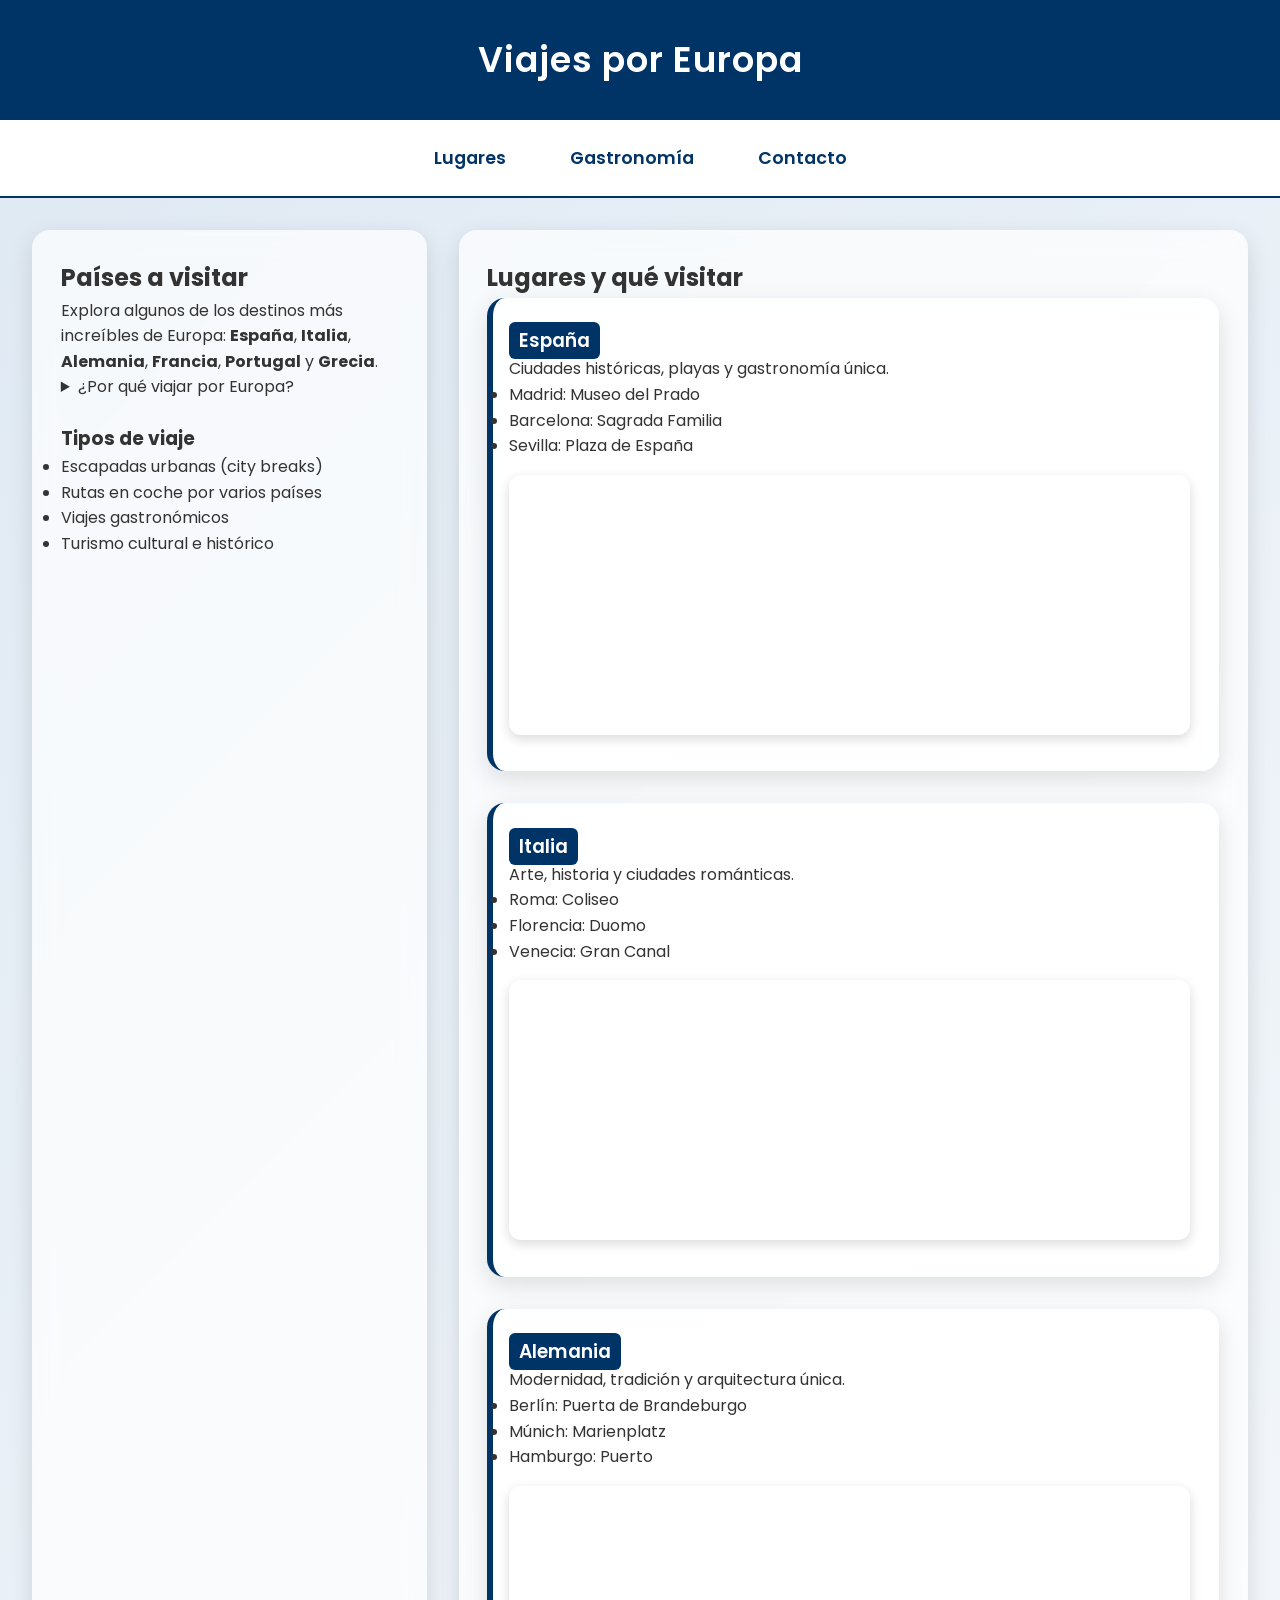
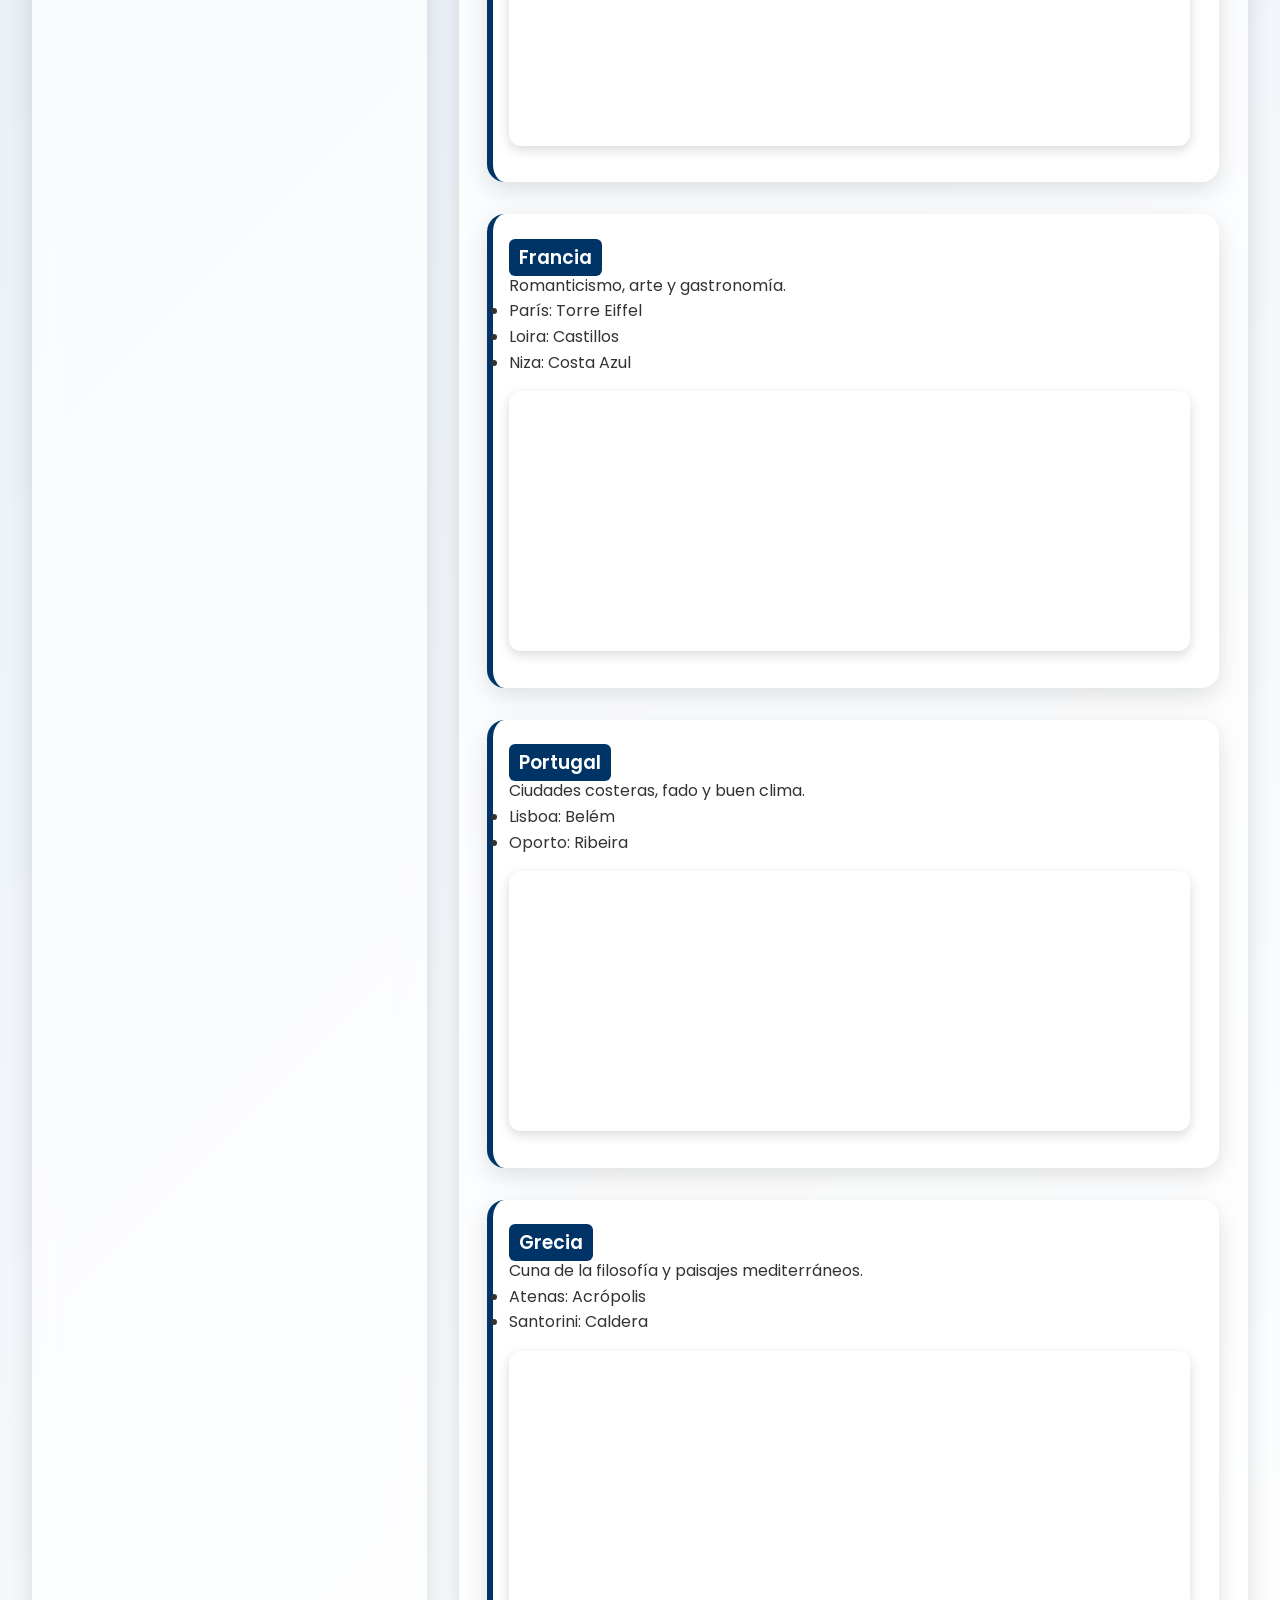
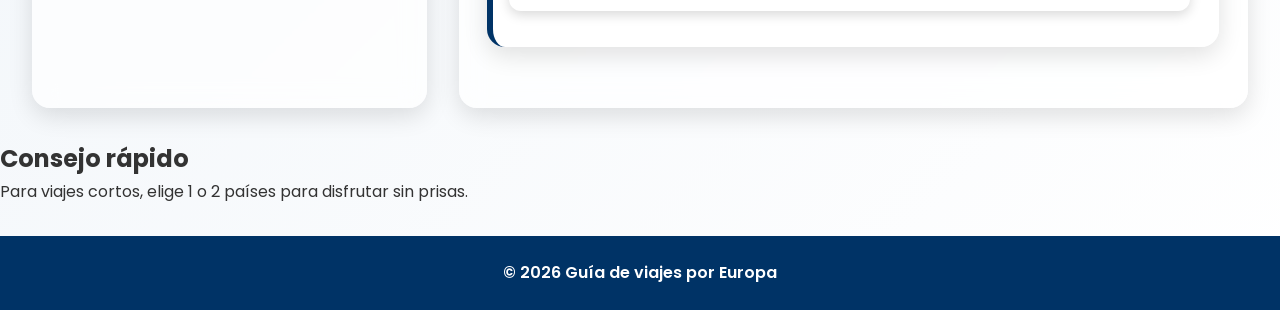
==== index.html @ 7ddef4e5 "Index.html and first part of css" ====
<!DOCTYPE html>
<html lang="es">
<head>
  <meta charset="UTF-8">
  <meta name="viewport" content="width=device-width, initial-scale=1.0">
  <title>Viajes por Europa</title>
  <link rel="stylesheet" href="styles.css">
</head>
<body>

<header>
  Viajes por Europa
</header>

<nav>
  <a href="index.html" class="active">Lugares</a>
  <a href="gastronomia.html">Gastronomía</a>
  <a href="contacto.html">Contacto</a>
</nav>

<main class="grid-principal">

  <!-- COLUMNA IZQUIERDA -->
  <section>
    <h2>Países a visitar</h2>
    <p>
      Explora algunos de los destinos más increíbles de Europa:
      <strong>España</strong>, <strong>Italia</strong>, <strong>Alemania</strong>,
      <strong>Francia</strong>, <strong>Portugal</strong> y <strong>Grecia</strong>.
    </p>

    <details>
      <summary>¿Por qué viajar por Europa?</summary>
      <p>
        Europa combina historia, cultura, gastronomía y paisajes únicos en distancias cortas.
      </p>
    </details>

    <h3 style="margin-top:1.5rem;">Tipos de viaje</h3>
    <ul>
      <li>Escapadas urbanas (city breaks)</li>
      <li>Rutas en coche por varios países</li>
      <li>Viajes gastronómicos</li>
      <li>Turismo cultural e histórico</li>
    </ul>
  </section>

  <!-- COLUMNA DERECHA -->
  <section>
    <h2>Lugares y qué visitar</h2>

    <!-- ESPAÑA -->
    <article class="tarjeta-pais">
      <h3><span class="pais">España</span></h3>
      <p>Ciudades históricas, playas y gastronomía única.</p>
      <ul>
        <li>Madrid: Museo del Prado</li>
        <li>Barcelona: Sagrada Familia</li>
        <li>Sevilla: Plaza de España</li>
      </ul>
      <iframe src="https://www.google.com/maps?q=Madrid&output=embed"></iframe>
    </article>

    <!-- ITALIA -->
    <article class="tarjeta-pais">
      <h3><span class="pais">Italia</span></h3>
      <p>Arte, historia y ciudades románticas.</p>
      <ul>
        <li>Roma: Coliseo</li>
        <li>Florencia: Duomo</li>
        <li>Venecia: Gran Canal</li>
      </ul>
      <iframe src="https://www.google.com/maps?q=Roma&output=embed"></iframe>
    </article>

    <!-- ALEMANIA -->
    <article class="tarjeta-pais">
      <h3><span class="pais">Alemania</span></h3>
      <p>Modernidad, tradición y arquitectura única.</p>
      <ul>
        <li>Berlín: Puerta de Brandeburgo</li>
        <li>Múnich: Marienplatz</li>
        <li>Hamburgo: Puerto</li>
      </ul>
      <iframe src="https://www.google.com/maps?q=Berlín&output=embed"></iframe>
    </article>

    <!-- FRANCIA -->
    <article class="tarjeta-pais">
      <h3><span class="pais">Francia</span></h3>
      <p>Romanticismo, arte y gastronomía.</p>
      <ul>
        <li>París: Torre Eiffel</li>
        <li>Loira: Castillos</li>
        <li>Niza: Costa Azul</li>
      </ul>
      <iframe src="https://www.google.com/maps?q=París&output=embed"></iframe>
    </article>

    <!-- PORTUGAL -->
    <article class="tarjeta-pais">
      <h3><span class="pais">Portugal</span></h3>
      <p>Ciudades costeras, fado y buen clima.</p>
      <ul>
        <li>Lisboa: Belém</li>
        <li>Oporto: Ribeira</li>
      </ul>
      <iframe src="https://www.google.com/maps?q=Lisboa&output=embed"></iframe>
    </article>

    <!-- GRECIA -->
    <article class="tarjeta-pais">
      <h3><span class="pais">Grecia</span></h3>
      <p>Cuna de la filosofía y paisajes mediterráneos.</p>
      <ul>
        <li>Atenas: Acrópolis</li>
        <li>Santorini: Caldera</li>
      </ul>
      <iframe src="https://www.google.com/maps?q=Atenas&output=embed"></iframe>
    </article>

  </section>

</main>

<aside>
  <h2>Consejo rápido</h2>
  <p>Para viajes cortos, elige 1 o 2 países para disfrutar sin prisas.</p>
</aside>

<footer>
  © 2026 Guía de viajes por Europa
</footer>

</body>
</html>
---- styles.css ----
/* ============================
   TIPOGRAFÍA + RESET
============================ */

@import url('https://fonts.googleapis.com/css2?family=Poppins:wght@300;400;600&display=swap');

* {
  margin: 0;
  padding: 0;
  box-sizing: border-box;
}

body {
  font-family: 'Poppins', sans-serif;
  background: linear-gradient(135deg, #dfe9f3 0%, #ffffff 100%);
  color: #333;
  line-height: 1.6;
}

/* ============================
   HEADER
============================ */

header {
  background: #003366;
  color: white;
  padding: 2rem 1rem;
  text-align: center;
  font-size: 2.2rem;
  font-weight: 600;
  letter-spacing: 1px;
  box-shadow: 0 4px 12px rgba(0,0,0,0.25);
}

/* ============================
   NAV 
============================ */

nav {
  background: white;
  padding: 1rem;
  display: flex;
  justify-content: center;
  gap: 2rem;
  border-bottom: 2px solid #003366;
  position: sticky;
  top: 0;
  z-index: 100;
}

nav a {
  text-decoration: none;
  color: #003366;
  font-weight: 600;
  font-size: 1.1rem;
  padding: 0.5rem 1rem;
  border-radius: 8px;
  transition: 0.3s ease;
}

nav a:hover {
  background: #003366;
  color: white;
  transform: translateY(-2px);
  box-shadow: 0 4px 10px rgba(0,0,0,0.2);
}

/* ============================
   GRID 
============================ */

.grid-principal {
  display: grid;
  grid-template-columns: 1fr 2fr;
  gap: 2rem;
  padding: 2rem;
}

@media (max-width: 900px) {
  .grid-principal {
    grid-template-columns: 1fr;
  }
}

/* ============================
   TARJETAS GLASSMORPHISM
============================ */

section, article {
  background: rgba(255, 255, 255, 0.7);
  backdrop-filter: blur(12px);
  padding: 1.8rem;
  border-radius: 18px;
  box-shadow: 0 8px 25px rgba(0,0,0,0.12);
  animation: fadeIn 0.8s ease;
}

@keyframes fadeIn {
  from { opacity: 0; transform: translateY(20px); }
  to { opacity: 1; transform: translateY(0); }
}

/* ============================
   TARJETAS DE PAÍSES
============================ */

.tarjeta-pais {
  margin-bottom: 2rem;
  border-left: 6px solid #003366;
  padding-left: 1rem;
}

.pais {
  background: #003366;
  color: white;
  padding: 5px 10px;
  border-radius: 6px;
  font-weight: 600;
}

/* ============================
   IMÁGENES
============================ */

img {
  width: 100%;
  border-radius: 12px;
  margin-top: 0.7rem;
  transition: 0.3s ease;
}

img:hover {
  transform: scale(1.03);
  box-shadow: 0 6px 18px rgba(0,0,0,0.25);
}

/* ============================
   MAPAS
============================ */

iframe {
  width: 100%;
  height: 260px;
  border: none;
  border-radius: 12px;
  margin-top: 1rem;
  box-shadow: 0 4px 12px rgba(0,0,0,0.15);
}

/* ============================
   FOOTER
============================ */

footer {
  background: #003366;
  color: white;
  text-align: center;
  padding: 1.5rem;
  margin-top: 2rem;
  font-weight: 600;
}
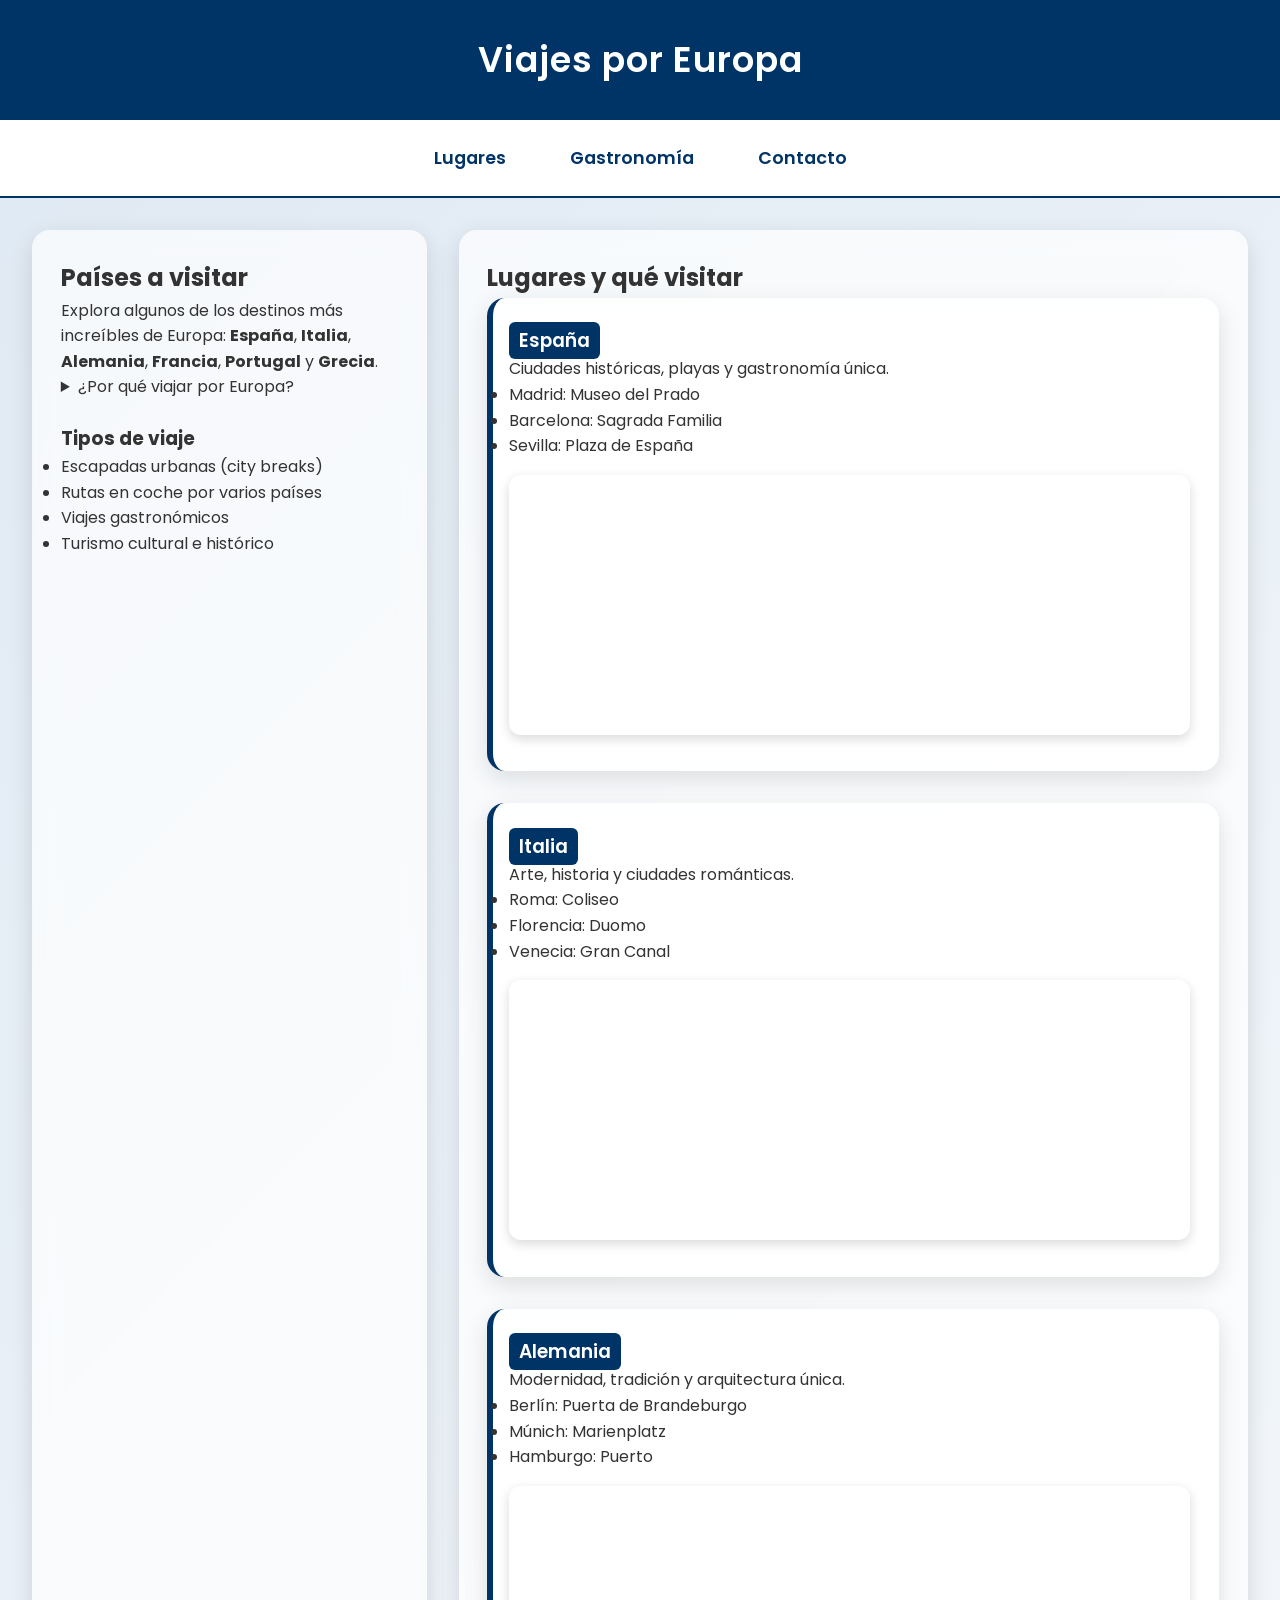
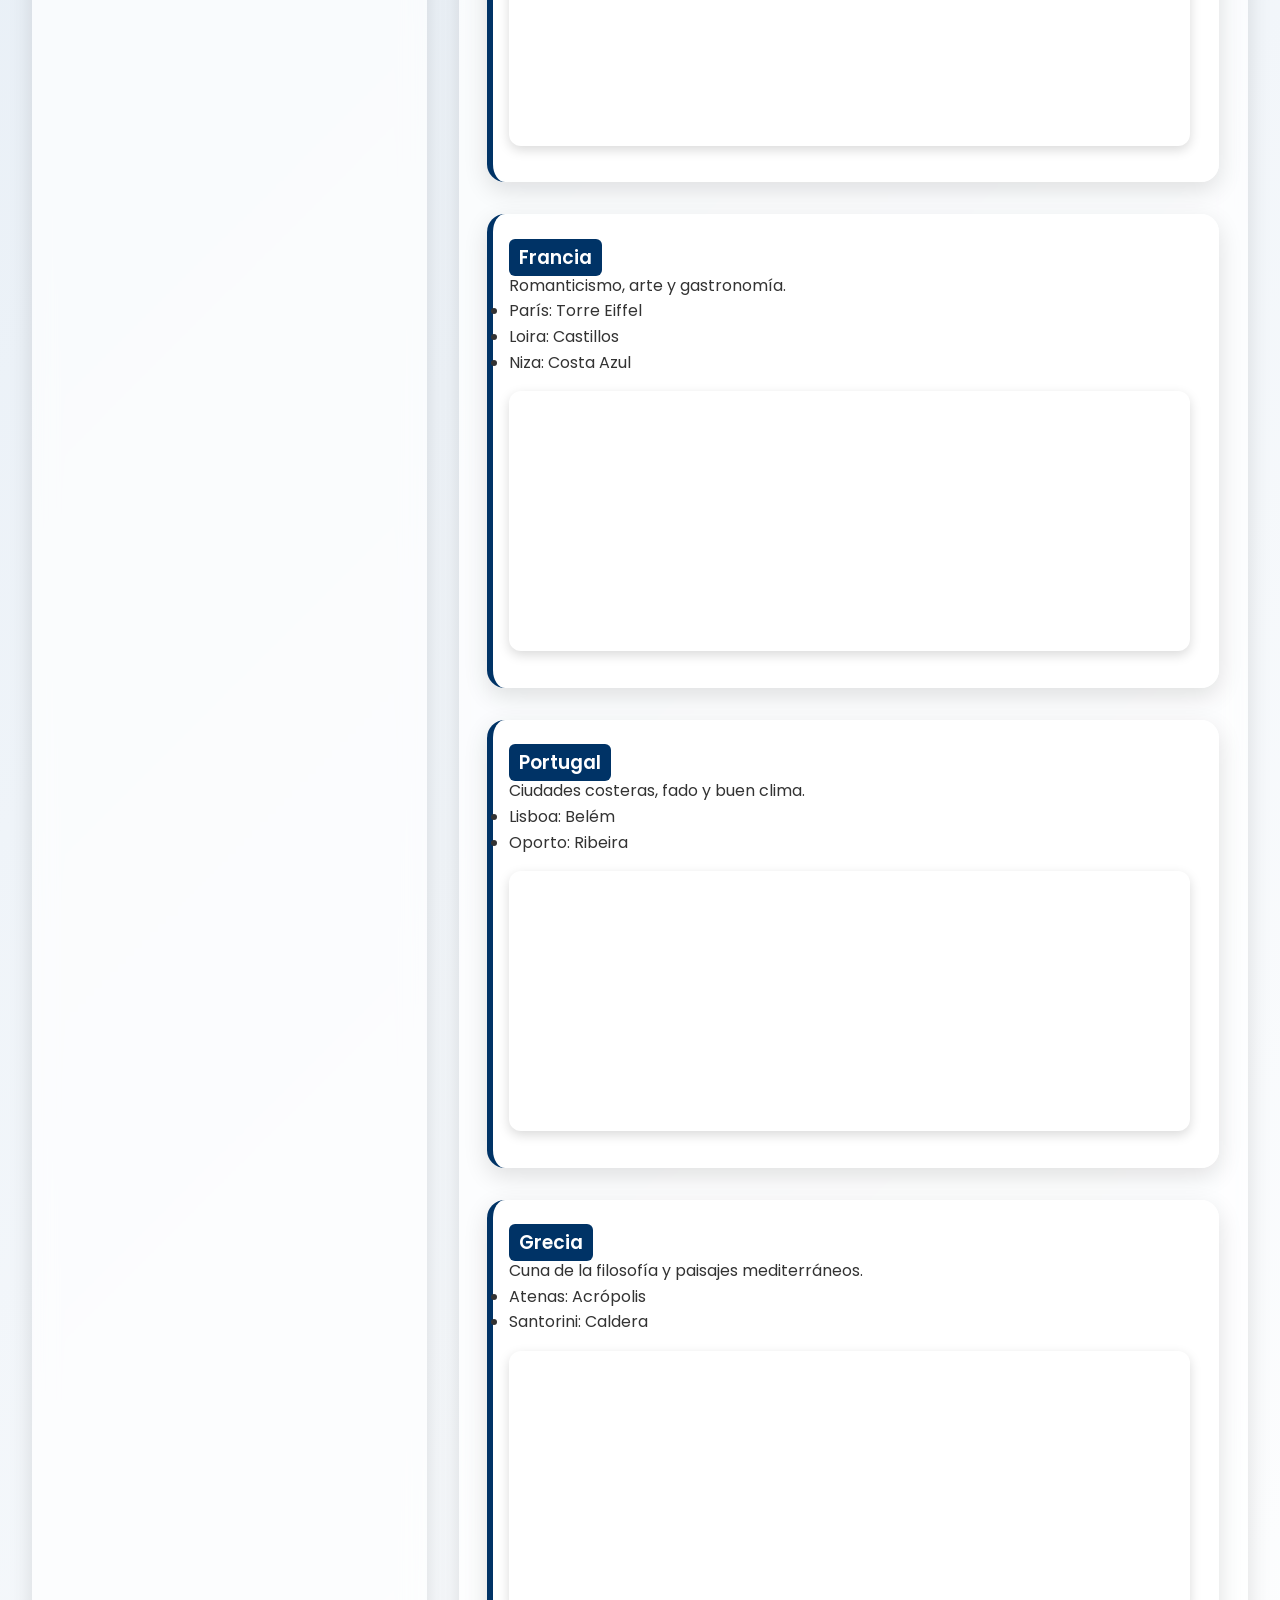
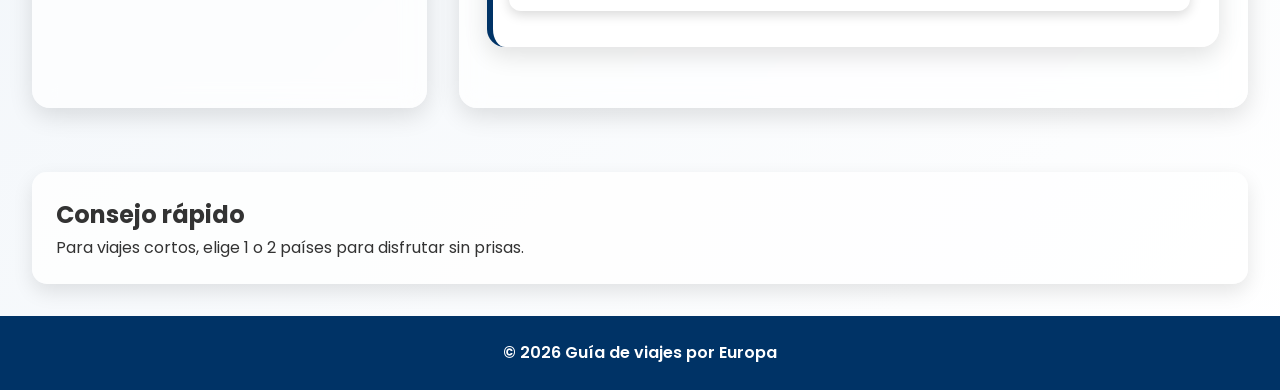
==== commit 691210e6: "final project" ====
--- a/index.html
+++ b/index.html
@@ -133,4 +133,4 @@
 </footer>
 
 </body>
-</html>
+</html>
--- a/styles.css
+++ b/styles.css
@@ -33,7 +33,7 @@
 }
 
 /* ============================
-   NAV 
+   NAV (MEJORADO)
 ============================ */
 
 nav {
@@ -66,7 +66,7 @@
 }
 
 /* ============================
-   GRID 
+   GRID PRINCIPAL
 ============================ */
 
 .grid-principal {
@@ -148,6 +148,92 @@
 }
 
 /* ============================
+   TABLA GASTRONOMÍA
+============================ */
+
+table {
+  width: 100%;
+  border-collapse: collapse;
+  margin-top: 1rem;
+  background: rgba(255,255,255,0.8);
+  border-radius: 12px;
+  overflow: hidden;
+}
+
+th {
+  background: #003366;
+  color: white;
+  padding: 0.8rem;
+  text-align: left;
+}
+
+td {
+  padding: 0.8rem;
+  border-bottom: 1px solid #ccc;
+}
+
+tr:hover {
+  background: rgba(0,0,0,0.05);
+}
+
+/* ============================
+   FORMULARIO
+============================ */
+
+form {
+  display: grid;
+  gap: 1.5rem;
+}
+
+fieldset {
+  border: 2px solid #003366;
+  padding: 1rem;
+  border-radius: 12px;
+}
+
+legend {
+  font-weight: 600;
+  color: #003366;
+}
+
+input, select, textarea {
+  width: 100%;
+  padding: 0.6rem;
+  border-radius: 8px;
+  border: 1px solid #888;
+  margin-top: 0.4rem;
+  font-size: 1rem;
+}
+
+button {
+  padding: 0.7rem 1.2rem;
+  border: none;
+  border-radius: 8px;
+  background: #003366;
+  color: white;
+  font-weight: 600;
+  cursor: pointer;
+  transition: 0.3s ease;
+}
+
+button:hover {
+  background: #0055aa;
+  transform: translateY(-2px);
+}
+
+/* ============================
+   ASIDE
+============================ */
+
+aside {
+  margin: 2rem;
+  padding: 1.5rem;
+  background: rgba(255,255,255,0.8);
+  border-radius: 15px;
+  box-shadow: 0 8px 20px rgba(0,0,0,0.1);
+}
+
+/* ============================
    FOOTER
 ============================ */
 
@@ -158,4 +244,4 @@
   padding: 1.5rem;
   margin-top: 2rem;
   font-weight: 600;
-}
+}
